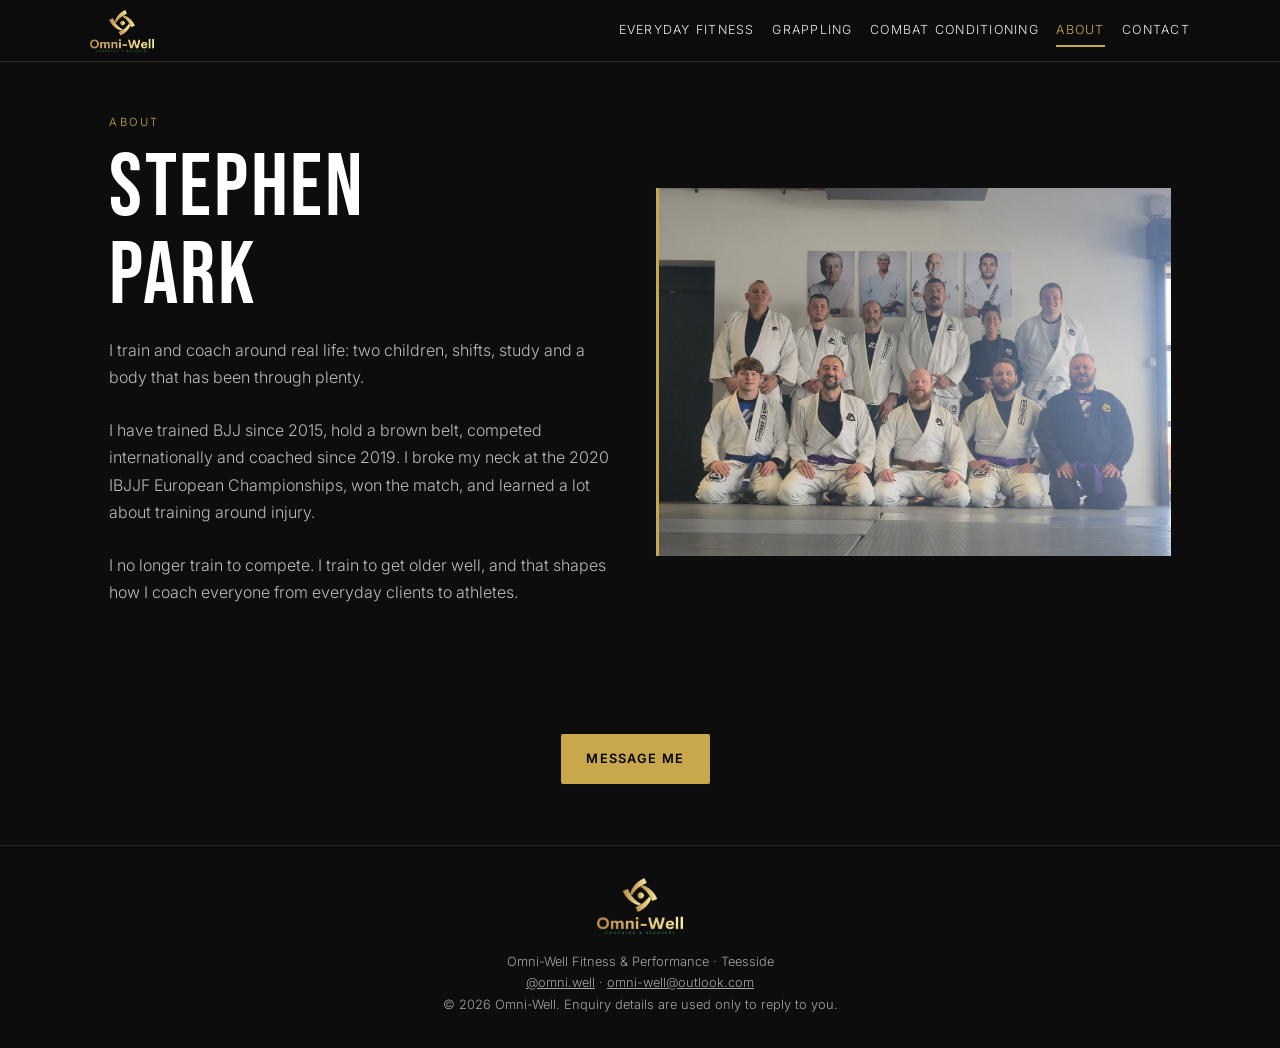
==== about/index.html @ 70e51376 "Add files via upload Update Omni-Well website" ====
<!DOCTYPE html><html lang="en-GB"><head><meta charset="utf-8"><meta name="viewport" content="width=device-width,initial-scale=1"><title>About | Stephen Park | Omni-Well</title><meta name="description" content="Stephen Park: BJJ brown belt, international competitor, coach since 2019 and founder of Omni-Well Fitness & Performance."><link rel="canonical" href="https://omni-well.co.uk/about/"><meta property="og:title" content="About | Stephen Park | Omni-Well"><meta property="og:description" content="Stephen Park: BJJ brown belt, international competitor, coach since 2019 and founder of Omni-Well Fitness & Performance."><meta property="og:image" content="https://omni-well.co.uk/assets/logo-omni-well.png"><link href="https://fonts.googleapis.com/css2?family=Bebas+Neue&family=Inter:wght@300;400;600&display=swap" rel="stylesheet"><link rel="stylesheet" href="../styles.css"></head><body><a class="skip" href="#main">Skip to content</a><header><div class="bar"><a href="../index.html"><img src="../assets/logo-omni-well.png" alt="Omni-Well home"></a><nav aria-label="Main"><a href="../everyday-fitness/index.html">Everyday Fitness</a><a href="../grappling-division/index.html">Grappling</a><a href="../combat-conditioning/index.html">Combat Conditioning</a><a href="../about/index.html" aria-current=page>About</a><a href="../contact/index.html">Contact</a></nav></div></header><main id="main">
<section class="split"><div><p class="eye">About</p><h1>Stephen<br>Park</h1><p class="lead">I train and coach around real life: two children, shifts, study and a body that has been through plenty.</p><p class="lead">I have trained BJJ since 2015, hold a brown belt, competed internationally and coached since 2019. I broke my neck at the 2020 IBJJF European Championships, won the match, and learned a lot about training around injury.</p><p class="lead">I no longer train to compete. I train to get older well, and that shapes how I coach everyone from everyday clients to athletes.</p></div><img src="../assets/bjj-gi.jpg" alt="Stephen Park with his Brazilian Jiu-Jitsu training group"></section>
<section style="text-align:center"><a class="btn" href="https://wa.me/447554658328?text=Hi,%20I'm%20enquiring%20about%20Omni-Well%20">Message me</a></section></main><footer><img src="../assets/logo-omni-well.png" alt="Omni-Well"><p>Omni-Well Fitness &amp; Performance · Teesside</p><p><a href="https://www.instagram.com/omni.well">@omni.well</a> · <a href="mailto:omni-well@outlook.com">omni-well@outlook.com</a></p><p>© 2026 Omni-Well. Enquiry details are used only to reply to you.</p></footer></body></html>
---- styles.css ----
*{box-sizing:border-box;margin:0;padding:0}:root{--g:#c9a84c;--gl:#e2c97e;--bg:#0d0d0d;--p:#1a1a1a;--t:#f0ece3;--m:#a8a39a}
html{scroll-behavior:smooth}body{background:var(--bg);color:var(--t);font:300 16px/1.7 Inter,system-ui,sans-serif}
a{color:var(--g)}a:focus-visible,button:focus-visible{outline:3px solid var(--gl);outline-offset:2px}
.skip{position:absolute;left:-999px}.skip:focus{left:8px;top:8px;background:var(--g);color:#000;padding:8px;z-index:9}
header{position:sticky;top:0;z-index:5;background:rgba(13,13,13,.96);border-bottom:1px solid rgba(201,168,76,.2);padding:.6rem 1.2rem}
.bar{max-width:1100px;margin:auto;display:flex;align-items:center;justify-content:space-between;gap:1rem;flex-wrap:wrap}
.bar img{height:42px;display:block}nav{display:flex;gap:1.1rem;flex-wrap:wrap}nav a{color:var(--t);text-decoration:none;font-size:.78rem;letter-spacing:.1em;text-transform:uppercase;padding:.3rem 0;border-bottom:2px solid transparent}
nav a:hover,nav a[aria-current]{color:var(--g);border-color:var(--g)}
main{max-width:1100px;margin:auto;padding:0 1.2rem}section{padding:3.2rem 0}
h1,h2,h3{font-family:'Bebas Neue',Impact,sans-serif;font-weight:400;letter-spacing:.03em;line-height:1;color:#fff}
h1{font-size:clamp(2.8rem,10vw,5.5rem)}h2{font-size:clamp(2rem,6vw,3rem);margin-bottom:1rem}h3{font-size:1.5rem;margin-bottom:.4rem}
.eye{font-size:.7rem;letter-spacing:.22em;text-transform:uppercase;color:var(--g);margin-bottom:.8rem}.lead{max-width:560px;color:rgba(240,236,227,.78);margin:1rem 0 1.6rem}
.btn{display:inline-block;background:var(--g);color:#000;font-weight:600;font-size:.8rem;letter-spacing:.1em;text-transform:uppercase;padding:.9rem 1.6rem;text-decoration:none;border-radius:2px;margin:0 .6rem .6rem 0}.btn.o{background:none;color:var(--g);border:1px solid var(--g)}
.grid{display:grid;gap:1px;background:rgba(201,168,76,.15);grid-template-columns:repeat(auto-fit,minmax(260px,1fr))}.card{background:var(--p);padding:1.6rem;text-decoration:none;color:var(--t);display:block}
a.card:hover{background:#222}.card p{color:var(--m);font-size:.9rem}.card .pr{color:var(--g);font-weight:500;margin:.3rem 0}.card img.lg{height:90px;margin-bottom:1rem}
.hero{padding:4rem 0 2rem;text-align:center}.hero img.lg{height:130px;margin-bottom:1rem}.hero .lead{margin-inline:auto}
.split{display:grid;gap:2rem;grid-template-columns:repeat(auto-fit,minmax(280px,1fr));align-items:center}.split img{width:100%;border-left:3px solid var(--g);display:block}
.note{border-left:2px solid var(--g);background:rgba(201,168,76,.06);padding:1rem 1.2rem;color:var(--m);font-size:.9rem;margin-top:1.4rem}
blockquote{background:var(--p);border-left:2px solid var(--g);padding:1.2rem;font-style:italic;color:rgba(240,236,227,.8);font-size:.92rem}blockquote cite{display:block;margin-top:.6rem;font-style:normal;font-size:.72rem;letter-spacing:.1em;text-transform:uppercase;color:var(--g)}
footer{border-top:1px solid rgba(201,168,76,.15);padding:2rem 1.2rem;text-align:center;color:var(--m);font-size:.8rem}footer img{height:56px;margin-bottom:.6rem}footer a{color:var(--m)}
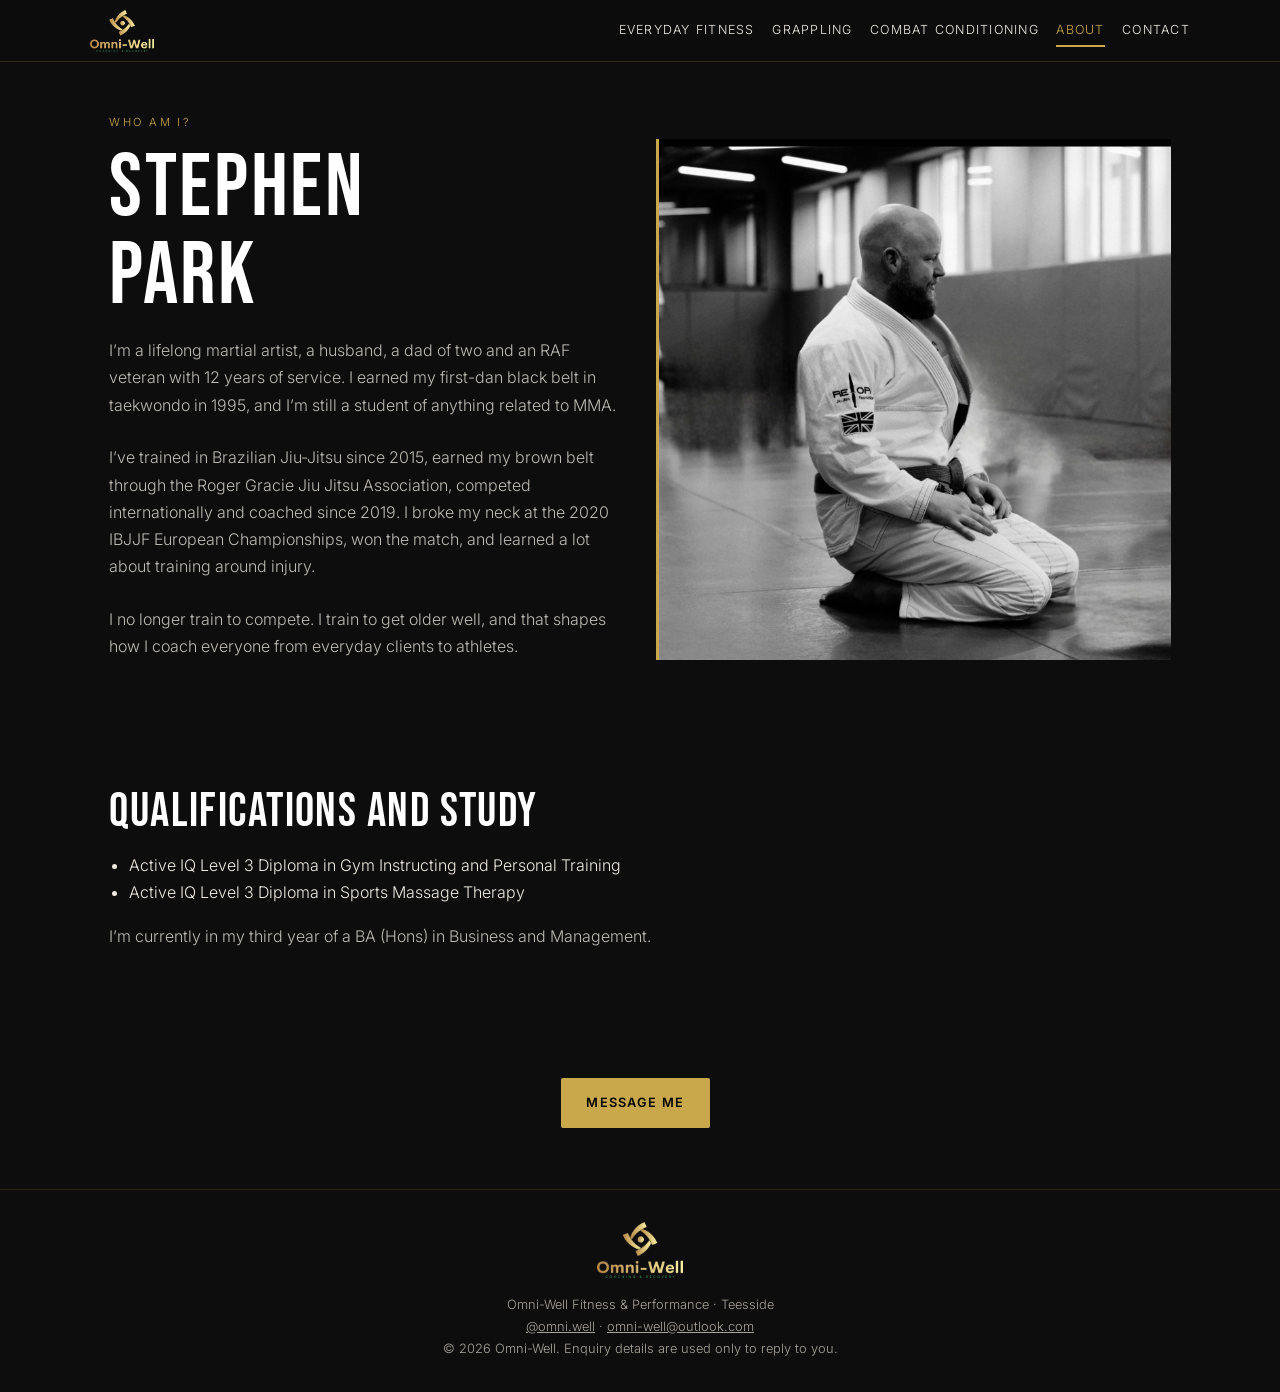
==== commit dd439b9a: "Add files via upload" ====
--- a/about/index.html
+++ b/about/index.html
@@ -1,3 +1,11 @@
 <!DOCTYPE html><html lang="en-GB"><head><meta charset="utf-8"><meta name="viewport" content="width=device-width,initial-scale=1"><title>About | Stephen Park | Omni-Well</title><meta name="description" content="Stephen Park: BJJ brown belt, international competitor, coach since 2019 and founder of Omni-Well Fitness & Performance."><link rel="canonical" href="https://omni-well.co.uk/about/"><meta property="og:title" content="About | Stephen Park | Omni-Well"><meta property="og:description" content="Stephen Park: BJJ brown belt, international competitor, coach since 2019 and founder of Omni-Well Fitness & Performance."><meta property="og:image" content="https://omni-well.co.uk/assets/logo-omni-well.png"><link href="https://fonts.googleapis.com/css2?family=Bebas+Neue&family=Inter:wght@300;400;600&display=swap" rel="stylesheet"><link rel="stylesheet" href="../styles.css"></head><body><a class="skip" href="#main">Skip to content</a><header><div class="bar"><a href="../index.html"><img src="../assets/logo-omni-well.png" alt="Omni-Well home"></a><nav aria-label="Main"><a href="../everyday-fitness/index.html">Everyday Fitness</a><a href="../grappling-division/index.html">Grappling</a><a href="../combat-conditioning/index.html">Combat Conditioning</a><a href="../about/index.html" aria-current=page>About</a><a href="../contact/index.html">Contact</a></nav></div></header><main id="main">
-<section class="split"><div><p class="eye">About</p><h1>Stephen<br>Park</h1><p class="lead">I train and coach around real life: two children, shifts, study and a body that has been through plenty.</p><p class="lead">I have trained BJJ since 2015, hold a brown belt, competed internationally and coached since 2019. I broke my neck at the 2020 IBJJF European Championships, won the match, and learned a lot about training around injury.</p><p class="lead">I no longer train to compete. I train to get older well, and that shapes how I coach everyone from everyday clients to athletes.</p></div><img src="../assets/bjj-gi.jpg" alt="Stephen Park with his Brazilian Jiu-Jitsu training group"></section>
+<section class="split"><div><p class="eye">Who am I?</p><h1>Stephen<br>Park</h1><p class="lead">I&rsquo;m a lifelong martial artist, a husband, a dad of two and an RAF veteran with 12 years of service. I earned my first-dan black belt in taekwondo in 1995, and I&rsquo;m still a student of anything related to MMA.</p><p class="lead">I&rsquo;ve trained in Brazilian Jiu-Jitsu since 2015, earned my brown belt through the Roger Gracie Jiu Jitsu Association, competed internationally and coached since 2019. I broke my neck at the 2020 IBJJF European Championships, won the match, and learned a lot about training around injury.</p><p class="lead">I no longer train to compete. I train to get older well, and that shapes how I coach everyone from everyday clients to athletes.</p></div><img src="../assets/stephen-park-portrait.jpg" alt="Black-and-white portrait of Stephen Park in a gi on the mats"></section>
+<section aria-labelledby="qualifications">
+<h2 id="qualifications">Qualifications and study</h2>
+<ul style="padding-inline-start:1.25rem">
+<li>Active IQ Level 3 Diploma in Gym Instructing and Personal Training</li>
+<li>Active IQ Level 3 Diploma in Sports Massage Therapy</li>
+</ul>
+<p class="lead">I&rsquo;m currently in my third year of a BA (Hons) in Business and Management.</p>
+</section>
 <section style="text-align:center"><a class="btn" href="https://wa.me/447554658328?text=Hi,%20I'm%20enquiring%20about%20Omni-Well%20">Message me</a></section></main><footer><img src="../assets/logo-omni-well.png" alt="Omni-Well"><p>Omni-Well Fitness &amp; Performance · Teesside</p><p><a href="https://www.instagram.com/omni.well">@omni.well</a> · <a href="mailto:omni-well@outlook.com">omni-well@outlook.com</a></p><p>© 2026 Omni-Well. Enquiry details are used only to reply to you.</p></footer></body></html>
--- a/styles.css
+++ b/styles.css
@@ -17,4 +17,22 @@
 .split{display:grid;gap:2rem;grid-template-columns:repeat(auto-fit,minmax(280px,1fr));align-items:center}.split img{width:100%;border-left:3px solid var(--g);display:block}
 .note{border-left:2px solid var(--g);background:rgba(201,168,76,.06);padding:1rem 1.2rem;color:var(--m);font-size:.9rem;margin-top:1.4rem}
 blockquote{background:var(--p);border-left:2px solid var(--g);padding:1.2rem;font-style:italic;color:rgba(240,236,227,.8);font-size:.92rem}blockquote cite{display:block;margin-top:.6rem;font-style:normal;font-size:.72rem;letter-spacing:.1em;text-transform:uppercase;color:var(--g)}
-footer{border-top:1px solid rgba(201,168,76,.15);padding:2rem 1.2rem;text-align:center;color:var(--m);font-size:.8rem}footer img{height:56px;margin-bottom:.6rem}footer a{color:var(--m)}+footer{border-top:1px solid rgba(201,168,76,.15);padding:2rem 1.2rem;text-align:center;color:var(--m);font-size:.8rem}footer img{height:56px;margin-bottom:.6rem}footer a{color:var(--m)}
+/* Keep navigation, grids and media within the phone viewport. */
+@media (max-width: 600px) {
+  header { position: static; padding: .65rem 1rem; }
+  .bar { gap: .4rem; }
+  .bar img { height: 36px; }
+  nav { width: 100%; gap: 0 .85rem; }
+  nav a { display: flex; align-items: center; min-height: 44px; font-size: .72rem; letter-spacing: .06em; }
+  main { padding-inline: 1rem; }
+  section { padding-block: 2rem; }
+  .hero { padding: 2.25rem 0 1.5rem; }
+  h1 { font-size: clamp(2.25rem, 10vw, 3.5rem); overflow-wrap: anywhere; }
+  .grid, .split { grid-template-columns: minmax(0, 1fr); }
+  .split { gap: 1.25rem; }
+  .split img { height: auto; }
+  .card { padding: 1.15rem; }
+  .btn { min-height: 44px; max-width: 100%; padding: .7rem 1rem; }
+  .note { padding: .85rem 1rem; }
+}
